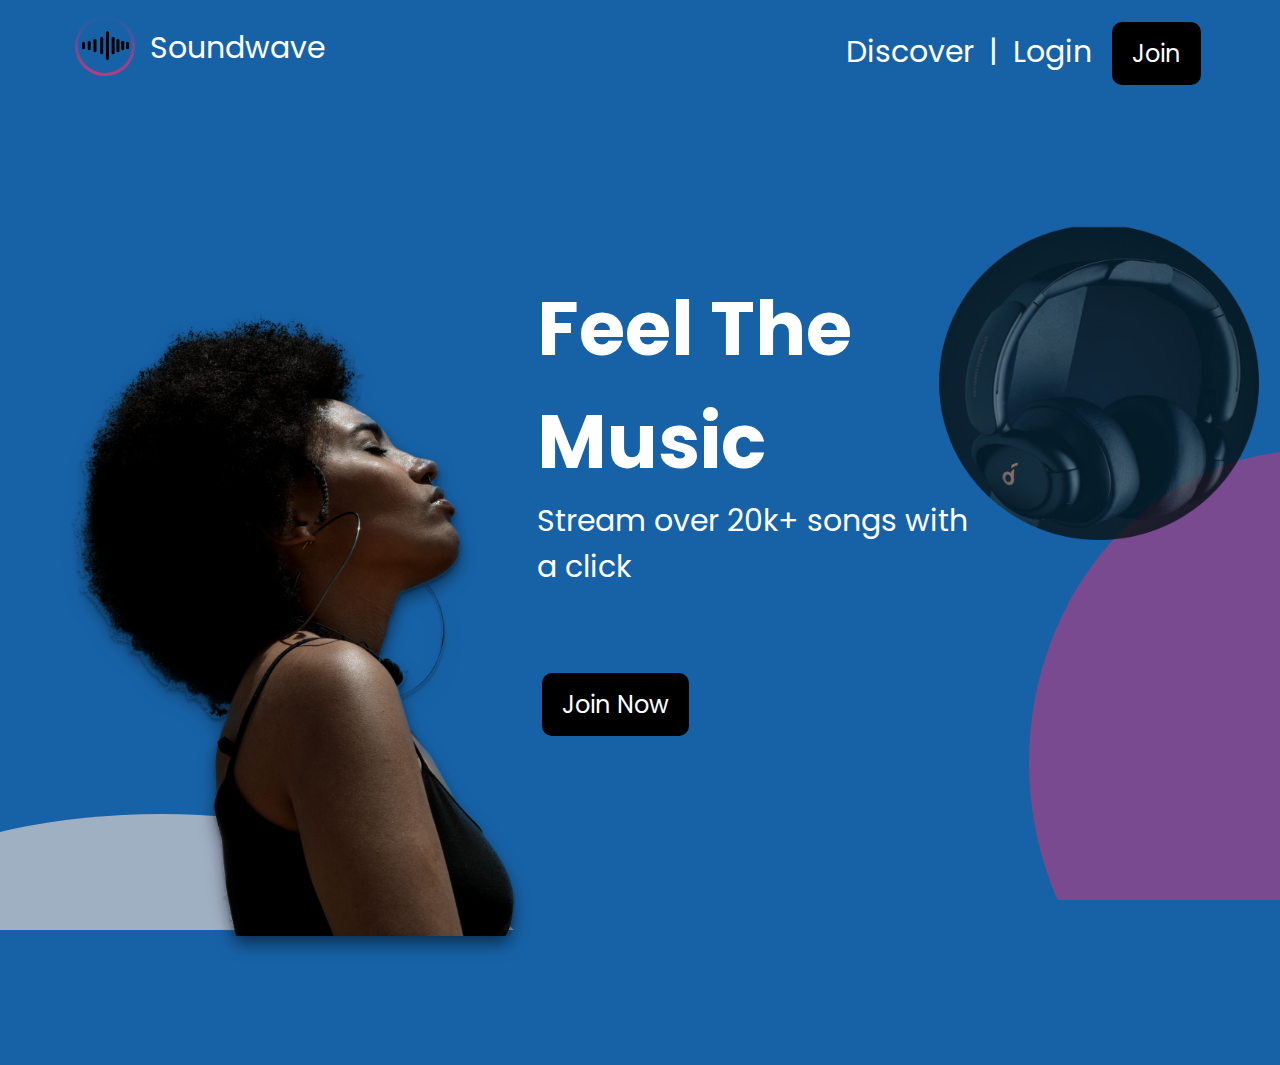
==== index.html @ 86a99770 "home page ready" ====
<!DOCTYPE html>
<html lang="en">
<head>
    <meta charset="UTF-8">
    <meta http-equiv="X-UA-Compatible" content="IE=edge">
    <meta name="viewport" content="width=device-width, initial-scale=1.0">
    <title>SoundWave</title>
    <link rel="stylesheet" href="./css/main.css">
</head>
<body>
    <div class="header">
        <div class="header__logo">
            <a href="./index.html"><img src="./assets/logo.svg" alt="SoundWave's Logo"></a>
            <a class="header__logotxt" href="./index.html">Soundwave</a>
        </div>
        <div class="header__menuicon">
            <img id="menuCta" src="./assets/menu_icon.svg" alt="Mobile Menu Icon">
        </div>
        
        <nav id="mobileMenu" class="header__hidden header__navigation ">
            <ul>
                <li><a href="./discover.html">Discover</a></li>
                <li class="splitline">|</li>
                <li><a class="login" href="">Login</a></li>
                <li><a class="hero__button" href="./join.html">Join</a></li>
            </ul>
        </nav>
    </div>
    <section class="hero">
        <div class="container hero__container">
            <div class="hero__left">
                <div class="hero__image"></div>
                <div class="hero__design1"></div>
            </div>
            <div class="hero__right">
                <div class="hero__text">
                    <h1>Feel The Music</h1>
                    <p>Stream over 20k+ songs with <br> a click</p>
                    <div>
                        <a class="hero__button" href="./join.html">Join Now</a>
                    </div>
                </div>
                <div class="hero__headphone"></div>
                <div class="hero__design2"></div>
            </div>
        </div>
    </section>
    <script>
        let mobileBtn = document.getElementById("menuCta");
        nav = document.querySelector("nav");

        mobileBtn.addEventListener("click", () => {
            document.getElementById("menuCta").src='./assets/Menu-close.svg';
            nav.classList.add("menu-btn");
        });

        mobileBtn.addEventListener("click", () => {
            document.getElementById("menuCta").src='./assets/menu_icon.svg'
            nav.classList.remove("menu-btn");

        })

    </script>
</body>
</html>
---- css/main.css ----
@import url("https://fonts.googleapis.com/css2?family=Poppins:ital,wght@0,400;0,600;0,800;0,900;1,400&display=swap");
:root {
  --background_color: #1762A7;
  --primary_color: #ffffff ;
  --main_color: #0a80ef ;
  --tertiary_color: #000000;
}

* {
  margin: 0px 5px;
  padding: 0px;
  box-sizing: border-box;
  font-family: "sans-serif", "Poppins";
  font-size: 30px;
}

body {
  background-color: var(--background_color);
  overflow: hidden;
}

.hero {
  display: block;
  box-sizing: border-box;
}

.container {
  display: flex;
}

a {
  text-decoration: none;
  color: var(--primary_color);
}

@media screen and (min-width: 1280px) {
  body {
    display: grid;
    place-content: center;
    padding: 20px;
  }
  .container {
    max-width: 1920px;
    height: 100vh;
  }
  .header {
    display: flex;
    flex-direction: row;
    justify-content: space-between;
    align-items: center;
    color: var(--primary_color);
    max-width: 1920px;
    height: 10%;
    margin: 2%;
  }
  .header__logo {
    display: flex;
    left: 5%;
  }
  .header__logotxt {
    margin-top: 1vh;
  }
  .header__menuicon {
    visibility: hidden;
  }
  .header__navigation {
    display: flex;
    flex-direction: row;
  }
  .header__navigation ul {
    display: flex;
    justify-content: center;
    align-items: center;
  }
  .header__navigation ul li {
    list-style: none;
    gap: 5px;
  }
  .header__navigation ul li a:hover {
    color: var(--tertiary_color);
  }
  .hero {
    margin: 0%;
  }
  .hero__container {
    display: flex;
    flex-direction: row;
    justify-content: space-between;
    align-items: center;
  }
  .hero__left {
    margin-left: 5%;
  }
  .hero__image {
    background-image: url(../assets/landing-page-girl_1.png);
    width: 35vw;
    height: 70vh;
    bottom: 0vh;
    margin-top: 13%;
    bottom: 0;
    background-position: center;
    background-size: contain;
    background-repeat: no-repeat;
    filter: drop-shadow(0px 8px 8px rgba(0, 0, 0, 0.5));
  }
  .hero__design1 {
    position: absolute;
    background-image: url(../assets/Ellipse2.svg);
    width: 70vw;
    height: 25vh;
    background-position: center;
    background-size: contain;
    background-repeat: no-repeat;
    z-index: -2;
    margin-top: -20vh;
    left: -5%;
  }
  .hero__right {
    margin-left: 0%;
    margin-right: 5%;
  }
  .hero__text {
    color: var(--primary_color);
    text-align: start;
    margin-top: -25vw;
    margin-right: 0;
  }
  .hero__text h1 {
    font-size: 3em;
    font-weight: 600;
  }
  .hero__text p {
    font-size: 30px;
    margin-bottom: 10vh;
  }
  .hero__button {
    font-size: 24px;
    background-color: var(--tertiary_color);
    padding: 15px 20px;
    border-radius: 10px;
    margin-top: 20vh;
  }
  .hero__button:hover {
    background-color: transparent;
    color: var(--tertiary_color);
    box-shadow: 0 12px 16px 0 rgba(0, 0, 0, 0.24), 0 17px 50px 0 rgba(0, 0, 0, 0.19);
  }
  .hero__headphone {
    position: absolute;
    background-image: url(../assets/Ellipse3.png);
    width: 35vw;
    height: 35vh;
    background-repeat: no-repeat;
    background-position: center;
    background-size: contain;
    z-index: -1;
    right: -4%;
    top: 25%;
  }
  .hero__design2 {
    position: absolute;
    width: 40vw;
    height: 50vh;
    background: url(../assets/Ellipse4.svg) no-repeat;
    background-size: contain;
    justify-content: end;
    right: 0%;
    left: 80%;
    bottom: 0%;
    z-index: -5;
  }
}
@media screen and (min-width: 870px) {
  .container {
    width: 100vw;
    height: 100vh;
  }
  .header {
    display: flex;
    flex-direction: row;
    justify-content: space-between;
    align-items: center;
    color: var(--primary_color);
    height: 10%;
    margin: 2% 5%;
  }
  .header__logo {
    display: flex;
  }
  .header__logotxt {
    margin-top: 1vh;
  }
  .header__menuicon {
    visibility: hidden;
  }
  .header__navigation {
    display: flex;
    flex-direction: row;
  }
  .header__navigation ul {
    display: flex;
    justify-content: center;
    align-items: center;
  }
  .header__navigation ul li {
    list-style: none;
    gap: 5px;
  }
  .hero {
    margin: 0%;
  }
  .hero__container {
    display: flex;
    flex-direction: row;
    justify-content: space-between;
    align-items: center;
  }
  .hero__image {
    background-image: url(../assets/landing-page-girl_1.png);
    width: 35vw;
    height: 70vh;
    margin-top: 13%;
    bottom: 0;
    background-position: center;
    background-size: contain;
    background-repeat: no-repeat;
    filter: drop-shadow(0px 8px 8px rgba(0, 0, 0, 0.5));
  }
  .hero__text {
    color: var(--primary_color);
    text-align: start;
    margin-top: -15vw;
    margin-right: 10vw;
  }
  .hero__text h1 {
    font-size: 2.5em;
    font-weight: bold;
  }
  .hero__text p {
    font-size: 30px;
    margin-bottom: 10vh;
  }
  .hero__button {
    font-size: 24px;
    background-color: var(--tertiary_color);
    padding: 15px 20px;
    border-radius: 10px;
    margin-top: 20vh;
  }
  .hero__headphone {
    position: absolute;
    background-image: url(../assets/Ellipse3.png);
    width: 35vw;
    height: 35vh;
    background-repeat: no-repeat;
    background-position: center;
    background-size: contain;
    z-index: -1;
    right: 0%;
    top: 25%;
    left: 68%;
  }
  .hero__design1 {
    position: absolute;
    background-image: url(../assets/Ellipse2.svg);
    width: 50vw;
    height: 25vh;
    background-position: center;
    background-size: contain;
    background-repeat: no-repeat;
    z-index: -2;
    margin-top: -20vh;
    margin-left: -2%;
  }
  .hero__design2 {
    position: absolute;
    width: 40vw;
    height: 50vh;
    background: url(../assets/Ellipse4.svg) no-repeat;
    background-size: contain;
    justify-content: end;
    right: -17%;
    bottom: 0%;
    z-index: -5;
  }
}
@media screen and (max-width: 869px) {
  .header {
    display: flex;
    flex-direction: row;
    justify-content: space-between;
    align-items: center;
    color: var(--primary_color);
    height: 10%;
    margin: 5px 10px;
    /* &__navigation {
         display: block;

         ul {
             display: flex;
             flex-direction: row;
             justify-content: center;
             align-items: center;

             li {
                 list-style: none;
                 gap: 3px;
                 a {
                     font-size: 24px;
                 }
             }
         }
     }*/
  }
  .header__logo {
    display: flex;
  }
  .header__logotxt {
    margin-top: 1vh;
  }
  .header__menuicon {
    display: flex;
  }
  .header__navigation, .header .splitline {
    display: none;
  }
  .hero {
    display: block;
  }
  .hero__container {
    display: flex;
    flex-direction: column-reverse;
  }
  .hero__right {
    display: flex;
    flex-direction: column;
    justify-content: center;
    align-items: center;
    margin-top: 20%;
    text-align: center;
    color: var(--primary_color);
  }
  .hero__right h1 {
    font-size: 45px;
    font-weight: 600;
  }
  .hero__right P {
    font-size: 24px;
    margin-top: 2vh;
    margin-bottom: 3vh;
  }
  .hero__right a {
    font-size: 20px;
    background-color: var(--tertiary_color);
    padding: 15px 20px;
    border-radius: 10px;
  }
  .hero__image {
    display: flex;
    background-image: url(../assets/landing-page-girl_1.png);
    width: 60vw;
    height: 60vh;
    margin-top: 3vh;
    margin-bottom: -3vh;
    justify-content: center;
    align-items: center;
    background-position: center;
    background-size: contain;
    background-repeat: no-repeat;
    filter: drop-shadow(0px 8px 8px rgba(0, 0, 0, 0.5));
  }
  .hero__headphone {
    background-image: url(../assets/Ellipse3.png);
    position: absolute;
    width: 40vw;
    height: 40vh;
    background-repeat: no-repeat;
    background-position: center;
    background-size: contain;
    z-index: -2;
    top: 6vh;
    left: 60vw;
  }
  .hero__design1 {
    background-image: url(../assets/Ellipse2.svg);
    background-position: center;
    background-size: contain;
    background-repeat: no-repeat;
    position: absolute;
    width: 120vw;
    height: 16vh;
    margin: 0;
    left: -2%;
    bottom: -1%;
    z-index: -2;
  }
}
@media screen and (max-width: 572px) {
  .header {
    display: flex;
    flex-direction: row;
    justify-content: space-between;
    align-items: center;
    height: 10%;
    margin: 5px 10px;
  }
  .header__logotxt, .header__hidden {
    display: none;
  }
  .header__menuicon {
    visibility: visible;
    display: flex;
    margin-right: 10px;
  }
  .hero__image {
    display: flex;
    background-image: url(../assets/landing-page-girl_1.png);
    width: 70vw;
    height: 70vh;
    bottom: 0%;
    justify-content: center;
    align-items: center;
    background-position: center;
    background-size: contain;
    background-repeat: no-repeat;
    filter: drop-shadow(0px 8px 8px rgba(0, 0, 0, 0.5));
  }
  .hero__headphone {
    background-image: url(../assets/Ellipse3.png);
    position: absolute;
    width: 45vw;
    height: 45vh;
    background-repeat: no-repeat;
    background-position: center;
    background-size: contain;
    z-index: -2;
    top: 2vh;
    left: 55vw;
  }
  .hero__design1 {
    background-image: url(../assets/Ellipse2.svg);
    background-position: center;
    background-size: contain;
    background-repeat: no-repeat;
    position: absolute;
    width: 115vw;
    height: 15vh;
    margin: 0;
    left: -2%;
    bottom: -3%;
    z-index: -2;
  }
}/*# sourceMappingURL=main.css.map */
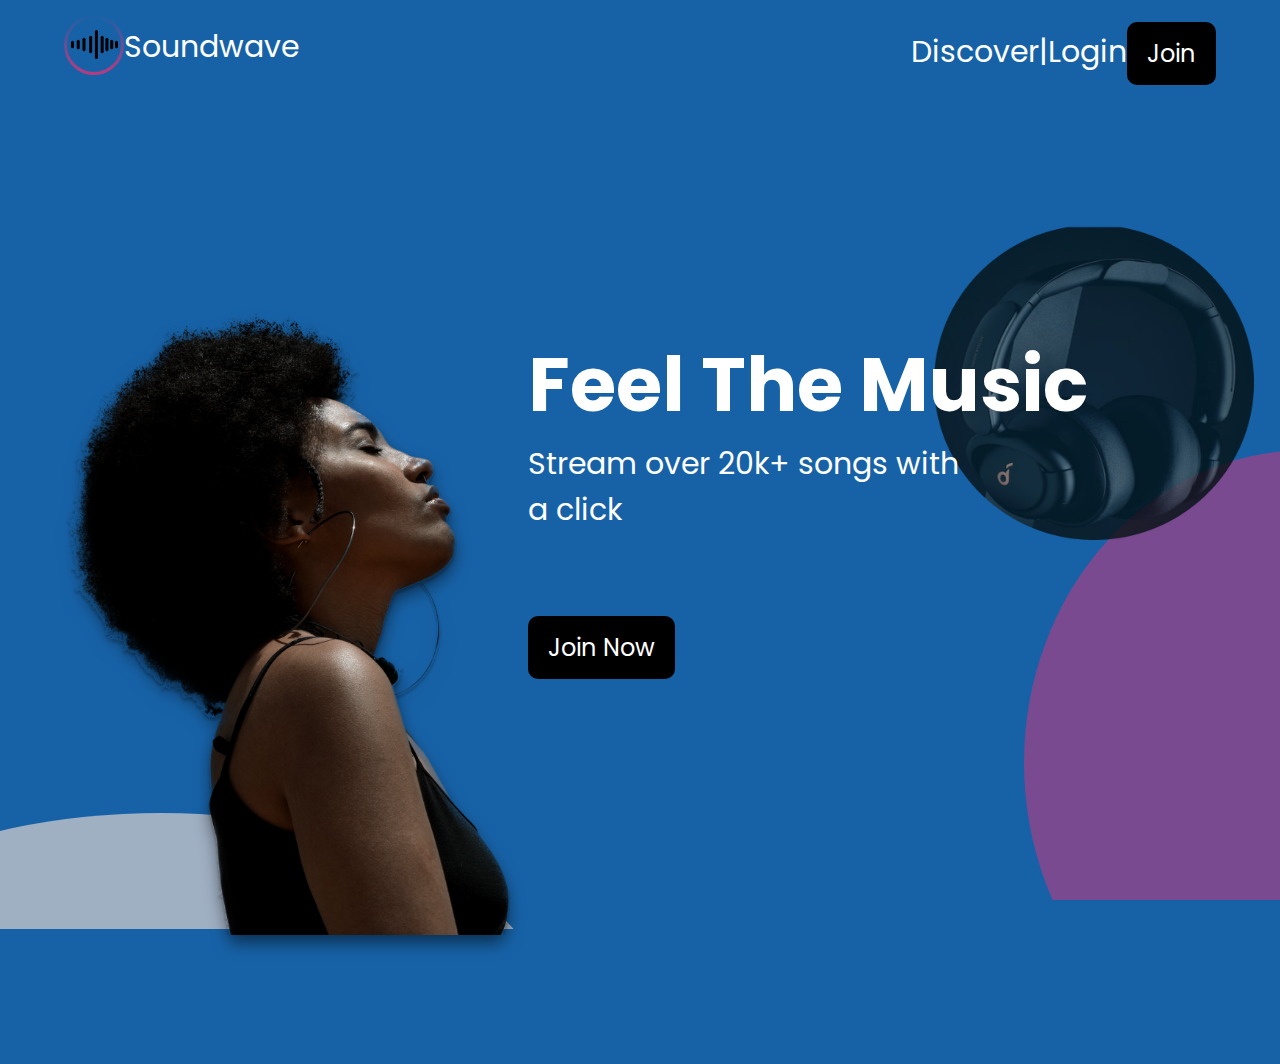
==== commit 3e033c54: "mobile nav" ====
--- a/index.html
+++ b/index.html
@@ -45,21 +45,6 @@
             </div>
         </div>
     </section>
-    <script>
-        let mobileBtn = document.getElementById("menuCta");
-        nav = document.querySelector("nav");
-
-        mobileBtn.addEventListener("click", () => {
-            document.getElementById("menuCta").src='./assets/Menu-close.svg';
-            nav.classList.add("menu-btn");
-        });
-
-        mobileBtn.addEventListener("click", () => {
-            document.getElementById("menuCta").src='./assets/menu_icon.svg'
-            nav.classList.remove("menu-btn");
-
-        })
-
-    </script>
+    <script src="./Js/main.js"></script>
 </body>
 </html>--- a/css/main.css
+++ b/css/main.css
@@ -6,8 +6,53 @@
   --tertiary_color: #000000;
 }
 
+@-webkit-keyframes mobileMenu {
+  0% {
+    background-color: var(--background_color);
+    top: 0%;
+    opacity: 0;
+  }
+  25% {
+    background-color: rgba(188, 188, 189, 0.0588235294);
+  }
+  50% {
+    background-color: rgba(215, 215, 215, 0.6941176471);
+    opacity: 0;
+  }
+  75% {
+    background-color: #d9e5f0;
+  }
+  100% {
+    background: var(--primary_color);
+    top: 10%;
+    opacity: 100;
+  }
+}
+
+@keyframes mobileMenu {
+  0% {
+    background-color: var(--background_color);
+    top: 0%;
+    opacity: 0;
+  }
+  25% {
+    background-color: rgba(188, 188, 189, 0.0588235294);
+  }
+  50% {
+    background-color: rgba(215, 215, 215, 0.6941176471);
+    opacity: 0;
+  }
+  75% {
+    background-color: #d9e5f0;
+  }
+  100% {
+    background: var(--primary_color);
+    top: 10%;
+    opacity: 100;
+  }
+}
 * {
-  margin: 0px 5px;
+  margin: 0px;
   padding: 0px;
   box-sizing: border-box;
   font-family: "sans-serif", "Poppins";
@@ -412,6 +457,46 @@
     display: flex;
     margin-right: 10px;
   }
+  .header nav {
+    position: fixed;
+    z-index: 999;
+    width: 110vw;
+    height: 10vh;
+    right: -2%;
+    top: 10%;
+    background: var(--primary_color);
+    padding: 1em;
+    color: var(--main_color);
+    text-decoration: none;
+    -webkit-animation-name: mobileMenu;
+            animation-name: mobileMenu;
+    -webkit-animation-duration: 0.9s;
+            animation-duration: 0.9s;
+  }
+  .header nav ul {
+    display: flex;
+    flex-direction: row;
+    justify-content: center;
+    align-items: center;
+    margin-top: 0%;
+    text-decoration: none;
+    list-style: none;
+  }
+  .header nav li a {
+    color: var(--main_color);
+    display: block;
+    text-decoration: none;
+    list-style: none;
+    font-size: 24px;
+    padding: 0.5em;
+    text-align: center;
+  }
+  .header nav li a:hover {
+    font-weight: bold;
+  }
+  .header nav.menu-btn {
+    display: block;
+  }
   .hero__image {
     display: flex;
     background-image: url(../assets/landing-page-girl_1.png);
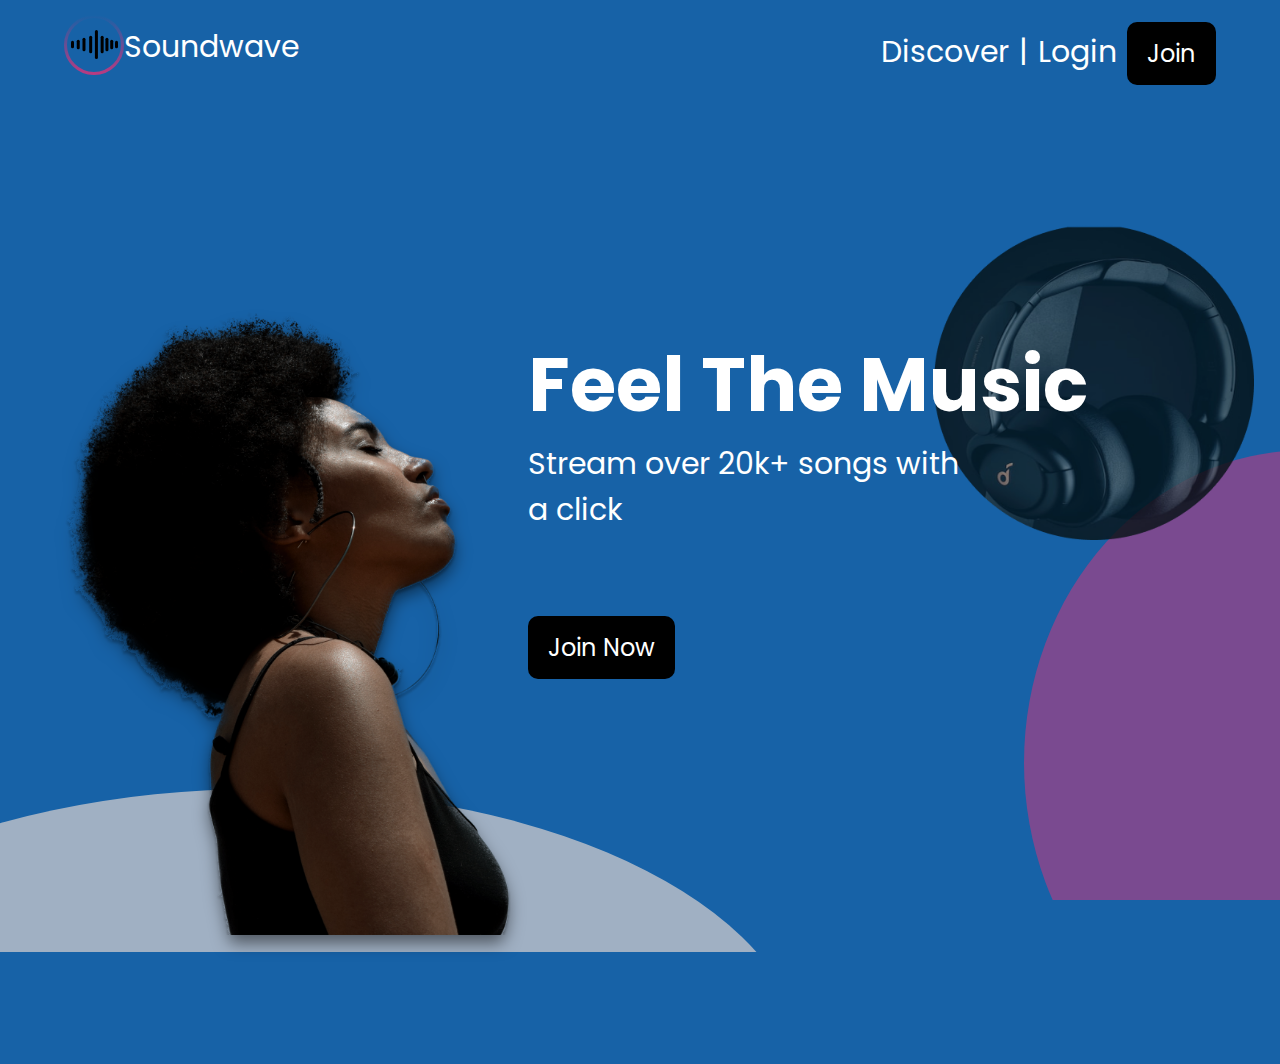
==== commit fd2efc9c: "adding join now css" ====
--- a/index.html
+++ b/index.html
@@ -16,7 +16,6 @@
         <div class="header__menuicon">
             <img id="menuCta" src="./assets/menu_icon.svg" alt="Mobile Menu Icon">
         </div>
-        
         <nav id="mobileMenu" class="header__hidden header__navigation ">
             <ul>
                 <li><a href="./discover.html">Discover</a></li>
@@ -26,7 +25,7 @@
             </ul>
         </nav>
     </div>
-    <section class="hero">
+    <section id="blur" class="hero">
         <div class="container hero__container">
             <div class="hero__left">
                 <div class="hero__image"></div>
--- a/css/main.css
+++ b/css/main.css
@@ -4,26 +4,18 @@
   --primary_color: #ffffff ;
   --main_color: #0a80ef ;
   --tertiary_color: #000000;
+  --minor_color: #BC3A80;
 }
 
 @-webkit-keyframes mobileMenu {
   0% {
-    background-color: var(--background_color);
     top: 0%;
     opacity: 0;
   }
-  25% {
-    background-color: rgba(188, 188, 189, 0.0588235294);
-  }
   50% {
-    background-color: rgba(215, 215, 215, 0.6941176471);
-    opacity: 0;
-  }
-  75% {
-    background-color: #d9e5f0;
+    opacity: 50;
   }
   100% {
-    background: var(--primary_color);
     top: 10%;
     opacity: 100;
   }
@@ -31,22 +23,13 @@
 
 @keyframes mobileMenu {
   0% {
-    background-color: var(--background_color);
     top: 0%;
     opacity: 0;
   }
-  25% {
-    background-color: rgba(188, 188, 189, 0.0588235294);
-  }
   50% {
-    background-color: rgba(215, 215, 215, 0.6941176471);
-    opacity: 0;
-  }
-  75% {
-    background-color: #d9e5f0;
+    opacity: 50;
   }
   100% {
-    background: var(--primary_color);
     top: 10%;
     opacity: 100;
   }
@@ -62,6 +45,10 @@
 body {
   background-color: var(--background_color);
   overflow: hidden;
+}
+
+.blureffect {
+  display: none;
 }
 
 .hero {
@@ -151,7 +138,7 @@
   .hero__design1 {
     position: absolute;
     background-image: url(../assets/Ellipse2.svg);
-    width: 70vw;
+    width: 80vw;
     height: 25vh;
     background-position: center;
     background-size: contain;
@@ -246,6 +233,7 @@
     display: flex;
     justify-content: center;
     align-items: center;
+    gap: 10px;
   }
   .header__navigation ul li {
     list-style: none;
@@ -308,7 +296,7 @@
   .hero__design1 {
     position: absolute;
     background-image: url(../assets/Ellipse2.svg);
-    width: 50vw;
+    width: 70vw;
     height: 25vh;
     background-position: center;
     background-size: contain;
@@ -441,6 +429,9 @@
   }
 }
 @media screen and (max-width: 572px) {
+  body {
+    overflow: hidden;
+  }
   .header {
     display: flex;
     flex-direction: row;
@@ -464,9 +455,8 @@
     height: 10vh;
     right: -2%;
     top: 10%;
-    background: var(--primary_color);
     padding: 1em;
-    color: var(--main_color);
+    color: var(--primary_color);
     text-decoration: none;
     -webkit-animation-name: mobileMenu;
             animation-name: mobileMenu;
@@ -483,7 +473,7 @@
     list-style: none;
   }
   .header nav li a {
-    color: var(--main_color);
+    color: var(--primary_color);
     display: block;
     text-decoration: none;
     list-style: none;
@@ -502,6 +492,7 @@
     background-image: url(../assets/landing-page-girl_1.png);
     width: 70vw;
     height: 70vh;
+    top: 70%;
     bottom: 0%;
     justify-content: center;
     align-items: center;
@@ -535,4 +526,119 @@
     bottom: -3%;
     z-index: -2;
   }
+  section.add-blur {
+    display: block;
+    filter: blur(4px) opacity(50%) contrast(50%);
+    -webkit-animation-name: mobileMenu;
+            animation-name: mobileMenu;
+    -webkit-animation-duration: 0.7s;
+            animation-duration: 0.7s;
+  }
+  .join {
+    display: block;
+    width: 100vw;
+    color: var(--primary_color);
+  }
+  .join__container {
+    display: flex;
+    flex-direction: column;
+    margin-top: 10%;
+  }
+  .join__text {
+    margin: 5%;
+  }
+  .join__text h1 {
+    font-size: 35px;
+  }
+  .join__text span {
+    font-size: 50px;
+    color: var(--minor_color);
+  }
+  .join__form {
+    background-color: var(--background_color);
+    border: var(--tertiary_color);
+    border-radius: 10px;
+    filter: drop-shadow(0px 8px 8px var(--tertiary_color));
+  }
+  .join form {
+    margin: 5%;
+    width: 90vw;
+  }
+  .join form label {
+    font-size: 24px;
+  }
+  .join form input {
+    color: var(--tertiary_color);
+    width: 100%;
+    height: 10%;
+    padding: 5px;
+    font-size: 24px;
+    background-color: var(--background_color);
+    border-color: var(--primary_color);
+    border-style: solid;
+    border-radius: 10px;
+  }
+  .join form .link {
+    display: flex;
+    flex-direction: row;
+    justify-content: space-between;
+    align-items: center;
+  }
+  .join form .link a {
+    color: var(--tertiary_color);
+    font-size: 20px;
+    font-style: italic;
+  }
+  .join form .link a:hover {
+    color: var(--minor_color);
+  }
+  .join form input[type=submit] {
+    width: 50%;
+    margin-left: 25%;
+    background-color: var(--tertiary_color);
+    color: var(--primary_color);
+    border: none;
+  }
+  footer {
+    display: block;
+    position: absolute;
+    padding: 5%;
+    margin: 0%;
+    bottom: 0%;
+  }
+  footer nav {
+    display: flex;
+    flex-direction: row;
+    justify-content: space-between;
+  }
+  footer nav img {
+    width: 40px;
+  }
+  footer nav ul {
+    display: flex;
+    gap: 10px;
+  }
+  footer nav li {
+    list-style: none;
+  }
+  footer nav li a {
+    font-size: 20px;
+  }
+  footer .socialicon {
+    display: flex;
+    gap: 10px;
+  }
+  footer .socialicon img {
+    width: 25px;
+    height: 25px;
+  }
+  footer p {
+    margin-top: 5%;
+    text-align: center;
+    font-size: 18px;
+    color: var(--tertiary_color);
+  }
+  footer p span {
+    font-size: 18px;
+  }
 }/*# sourceMappingURL=main.css.map */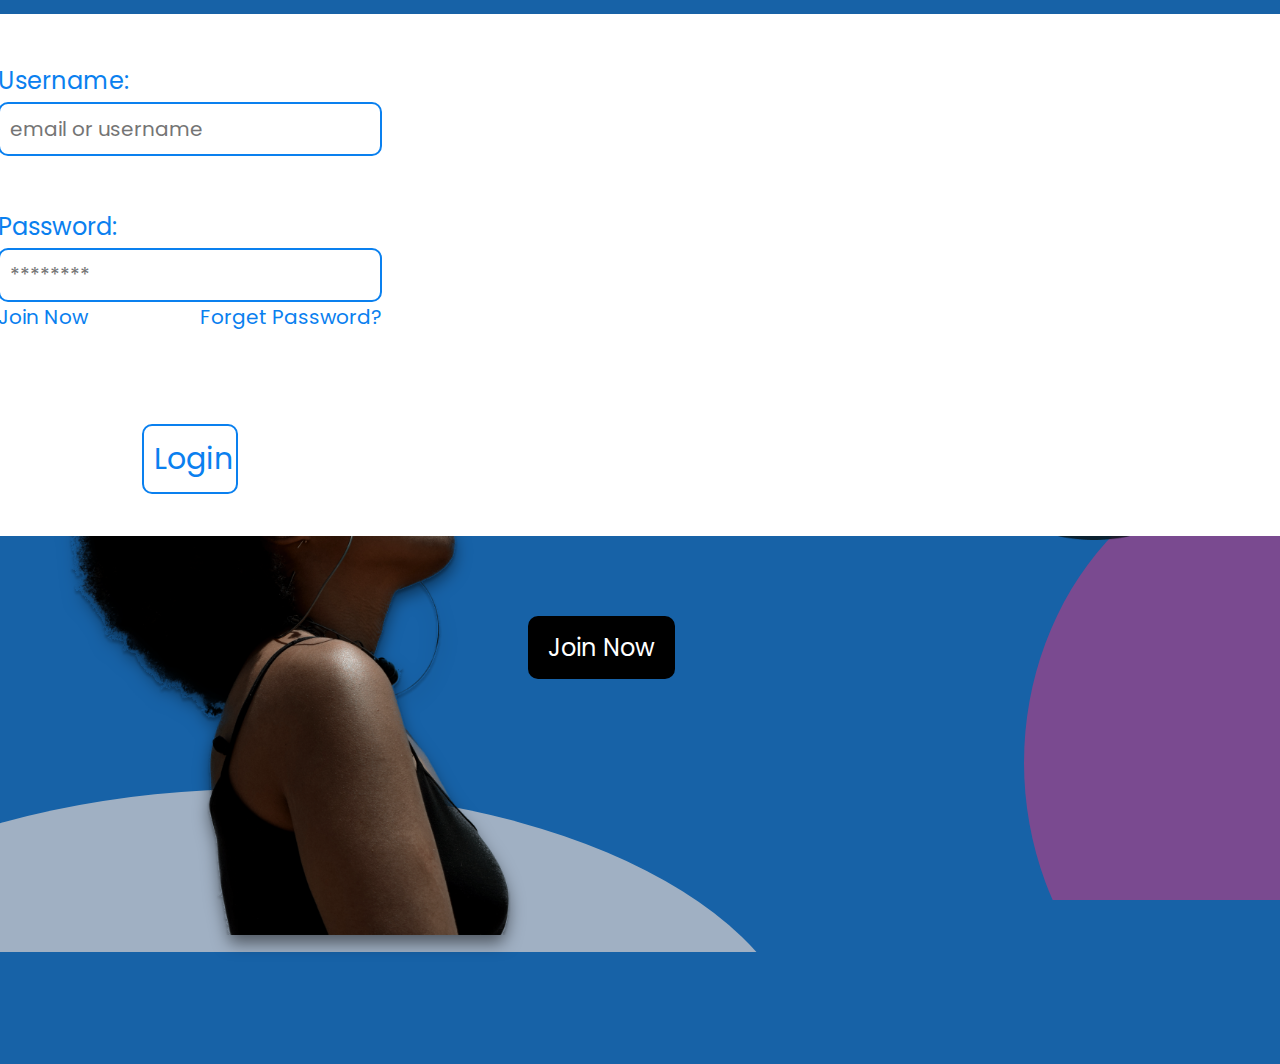
==== commit 29ff49d8: "adjusted login" ====
--- a/index.html
+++ b/index.html
@@ -20,7 +20,7 @@
             <ul>
                 <li><a href="./discover.html">Discover</a></li>
                 <li class="splitline">|</li>
-                <li><a class="login" href="">Login</a></li>
+                <li><p class="login" id="logIn">Login</p></li>
                 <li><a class="hero__button" href="./join.html">Join</a></li>
             </ul>
         </nav>
@@ -44,6 +44,21 @@
             </div>
         </div>
     </section>
+    <section class="signin" id="login__Bar">
+        <div class="signin__container">
+            <form action="" method="get">
+                <label for="username">Username:</label><br>
+                <input type="email/username" name="email/username" id="userId" placeholder="email or username"><br><br>
+                <label for="password">Password:</label><br>
+                <input type="password" name="password" id="userKey" placeholder="********"><br>
+                <div class="signin__link">
+                    <a href="">Join Now</a>
+                    <a href="">Forget Password?</a>
+                </div><br><br>
+                <input type="submit" value="Login">
+            </form>
+        </div>
+    </section>
     <script src="./Js/main.js"></script>
 </body>
 </html>--- a/css/main.css
+++ b/css/main.css
@@ -56,6 +56,10 @@
   box-sizing: border-box;
 }
 
+.join {
+  background: linear-gradient(180deg, #1762A7 31.85%, rgb(0, 0, 0) 90.01%);
+}
+
 .container {
   display: flex;
 }
@@ -239,6 +243,10 @@
     list-style: none;
     gap: 5px;
   }
+  .header__navigation .login:hover {
+    cursor: pointer;
+    color: var(--tertiary_color);
+  }
   .hero {
     margin: 0%;
   }
@@ -315,6 +323,240 @@
     right: -17%;
     bottom: 0%;
     z-index: -5;
+  }
+  .discover {
+    display: block;
+    height: 100vh;
+  }
+  .discover__container {
+    display: grid;
+    grid-template-columns: 50% 50%;
+    margin: 5%;
+  }
+  .discover__left {
+    display: block;
+  }
+  .discover__left h1 {
+    font-size: 40px;
+  }
+  .discover__left .design3 {
+    position: absolute;
+    z-index: -2;
+  }
+  .discover__left .design4 {
+    position: absolute;
+    z-index: -2;
+  }
+  .discover__left .gridbox {
+    display: flex;
+    width: 50%;
+    justify-content: space-between;
+    align-items: flex-start;
+    gap: 10%;
+    margin-top: 20px;
+  }
+  .discover__left .gridbox .grid {
+    background-color: var(--tertiary_color);
+    color: var(--primary_color);
+    display: flex;
+    flex-direction: column;
+    justify-content: center;
+    align-items: center;
+    width: 30%;
+    padding: 10px;
+  }
+  .discover__left .gridbox .grid img {
+    width: 70px;
+  }
+  .discover__left .gridbox .grid h2 {
+    font-size: 24px;
+    margin-top: 20px;
+  }
+  .discover__text {
+    font-size: 24px;
+    width: 60%;
+    margin-top: 10px;
+  }
+  .discover__text span {
+    font-size: 20px;
+    font-weight: bold;
+    font-style: italic;
+  }
+  .discover__right {
+    display: flex;
+    flex-direction: row;
+    justify-content: space-around;
+    align-items: center;
+    margin-top: -40%;
+  }
+  .discover .design5 {
+    position: absolute;
+  }
+  .join {
+    display: block;
+    height: 100vh;
+  }
+  .join__container {
+    display: grid;
+    grid-template-columns: 50% 50%;
+    justify-items: center;
+  }
+  .join__text {
+    text-align: left;
+    color: var(--primary_color);
+    margin-top: 25%;
+  }
+  .join__text h1 {
+    font-size: 60px;
+  }
+  .join__text span {
+    font-size: 70px;
+    color: var(--minor_color);
+  }
+  .join__form {
+    margin-top: 10%;
+    background-color: var(--tertiary_color);
+    width: 60%;
+    height: 60%;
+    color: var(--primary_color);
+    padding: 30px;
+  }
+  .join__form label {
+    font-size: 30px;
+  }
+  .join__form input {
+    font-size: 24px;
+    width: 100%;
+    padding: 10px;
+  }
+  .join__form input[type=submit] {
+    width: -webkit-fit-content;
+    width: -moz-fit-content;
+    width: fit-content;
+    padding: 15px;
+    font-size: 30px;
+    margin-left: 30%;
+    background-color: var(--background_color);
+    border-color: var(--background_color);
+    border-radius: 10px;
+  }
+  .join__form input[type=submit]:hover {
+    background-color: var(--tertiary_color);
+    color: var(--main_color);
+  }
+  .join__form .link {
+    display: flex;
+    flex-direction: row;
+    justify-content: space-between;
+    align-items: center;
+  }
+  .join__form .link a {
+    font-size: 20px;
+  }
+  .join__form .link a:hover {
+    color: var(--minor_color);
+    font-style: italic;
+  }
+  .join__footer {
+    margin-top: -10%;
+  }
+  footer {
+    margin-top: -20%;
+    height: 20vh;
+    display: flex;
+    flex-direction: column;
+    justify-content: space-between;
+  }
+  footer nav {
+    display: flex;
+    justify-content: space-between;
+    margin: 20px;
+  }
+  footer nav ul {
+    display: flex;
+  }
+  footer nav ul img {
+    width: 40px;
+  }
+  footer nav ul li {
+    list-style: none;
+    padding: 8px;
+  }
+  footer .socialicon {
+    display: flex;
+    flex-direction: row;
+    justify-content: space-between;
+    align-items: center;
+  }
+  footer .socialicon img {
+    width: 40px;
+    padding: 5px;
+  }
+  footer p {
+    display: flex;
+    justify-content: center;
+    align-items: center;
+    font-size: 24px;
+    margin-bottom: 20px;
+  }
+  footer p span {
+    font-size: 24px;
+  }
+  .signin {
+    justify-content: center;
+    align-items: center;
+    position: absolute;
+    z-index: 999;
+    width: 110vw;
+    height: 90vh;
+    margin-left: -5%;
+    margin-top: 5%;
+  }
+  .signin__container {
+    background-color: var(--primary_color);
+    margin-top: 10%;
+    padding: 3%;
+    border-radius: 20px;
+    margin-top: -5%;
+  }
+  .signin__container form {
+    width: 30vw;
+  }
+  .signin__container form label {
+    font-size: 24px;
+    color: var(--main_color);
+  }
+  .signin__container form input {
+    width: 100%;
+    padding: 10px;
+    font-size: 20px;
+    border-color: var(--main_color);
+    border-style: solid;
+    border-radius: 10px;
+  }
+  .signin__container form input[type=submit] {
+    width: 25%;
+    margin-left: 37.5%;
+    font-size: 30px;
+    background-color: var(--primary_color);
+    color: var(--main_color);
+  }
+  .signin__container form input[type=submit]:hover {
+    color: var(--primary_color);
+    background-color: var(--main_color);
+    font-size: 30px;
+  }
+  .signin__link {
+    display: flex;
+    flex-direction: row;
+    justify-content: space-between;
+  }
+  .signin__link a {
+    color: var(--main_color);
+    font-size: 20px;
+  }
+  .show__signin {
+    display: block;
   }
 }
 @media screen and (max-width: 869px) {
@@ -357,6 +599,45 @@
   .header__navigation, .header .splitline {
     display: none;
   }
+  .header nav {
+    position: fixed;
+    z-index: 999;
+    width: 80%;
+    height: 10vh;
+    align-items: center;
+    top: 10%;
+    padding: 1em;
+    color: var(--primary_color);
+    text-decoration: none;
+    -webkit-animation-name: mobileMenu;
+            animation-name: mobileMenu;
+    -webkit-animation-duration: 0.9s;
+            animation-duration: 0.9s;
+  }
+  .header nav ul {
+    display: flex;
+    flex-direction: row;
+    justify-content: center;
+    align-items: center;
+    margin-top: 0%;
+    text-decoration: none;
+    list-style: none;
+  }
+  .header nav li a {
+    color: var(--primary_color);
+    display: block;
+    text-decoration: none;
+    list-style: none;
+    font-size: 30px;
+    padding: 0.5em;
+    text-align: center;
+  }
+  .header nav li a:hover {
+    font-weight: bold;
+  }
+  .header nav.menu-btn {
+    display: block;
+  }
   .hero {
     display: block;
   }
@@ -426,6 +707,222 @@
     left: -2%;
     bottom: -1%;
     z-index: -2;
+  }
+  section.add-blur {
+    display: block;
+    pointer-events: none;
+    filter: blur(4px) opacity(50%) contrast(50%);
+    -webkit-animation-name: mobileMenu;
+            animation-name: mobileMenu;
+    -webkit-animation-duration: 0.7s;
+            animation-duration: 0.7s;
+  }
+  .join {
+    display: block;
+    width: 100vw;
+    height: 100vh;
+    color: var(--primary_color);
+    background: linear-gradient(180deg, #1762A7 31.85%, rgb(0, 0, 0) 90.01%);
+  }
+  .join__container {
+    display: block;
+    margin-top: 10%;
+  }
+  .join__text {
+    margin: 5%;
+  }
+  .join__text h1 {
+    font-size: 35px;
+  }
+  .join__text span {
+    font-size: 50px;
+    color: var(--minor_color);
+  }
+  .join__form {
+    display: flex;
+    justify-content: center;
+    align-items: center;
+    width: 80%;
+    margin: 10%;
+    margin-bottom: -2%;
+    background-color: var(--background_color);
+    border: var(--tertiary_color);
+    border-radius: 10px;
+    filter: drop-shadow(0px 8px 8px var(--tertiary_color));
+  }
+  .join__footer {
+    margin-top: 20%;
+  }
+  .join form {
+    margin: 10%;
+    width: 100%;
+  }
+  .join form label {
+    font-size: 24px;
+  }
+  .join form input {
+    color: var(--tertiary_color);
+    width: 100%;
+    height: 10%;
+    padding: 5px;
+    font-size: 24px;
+    background-color: var(--background_color);
+    border-color: var(--primary_color);
+    border-style: solid;
+    border-radius: 10px;
+  }
+  .join form .link {
+    display: flex;
+    flex-direction: row;
+    justify-content: space-between;
+    align-items: center;
+  }
+  .join form .link a {
+    color: var(--tertiary_color);
+    font-size: 20px;
+    font-style: italic;
+  }
+  .join form .link a:active {
+    color: var(--minor_color);
+  }
+  .join form input[type=submit] {
+    width: 30%;
+    margin-left: 35%;
+    background-color: var(--tertiary_color);
+    color: var(--primary_color);
+    border: none;
+  }
+  footer {
+    display: block;
+    padding: 2%;
+    margin: 0%;
+    bottom: 0%;
+    width: 100vw;
+  }
+  footer nav {
+    display: flex;
+    flex-direction: row;
+    justify-content: space-between;
+  }
+  footer nav img {
+    width: 40px;
+  }
+  footer nav ul {
+    display: flex;
+    gap: 10px;
+  }
+  footer nav li {
+    list-style: none;
+  }
+  footer nav li a {
+    font-size: 20px;
+  }
+  footer .socialicon {
+    display: flex;
+    gap: 10px;
+  }
+  footer .socialicon img {
+    width: 25px;
+    height: 25px;
+  }
+  footer p {
+    margin-top: 5%;
+    text-align: center;
+    font-size: 18px;
+    color: var(--tertiary_color);
+  }
+  footer p span {
+    font-size: 18px;
+  }
+  .discover {
+    display: block;
+    width: 100vw;
+    height: 100vh;
+  }
+  .discover__container {
+    margin: 10%;
+    display: flex;
+    flex-direction: column;
+  }
+  .discover .design3 {
+    position: absolute;
+    z-index: -2;
+    width: 50%;
+    top: -10%;
+    left: -10%;
+  }
+  .discover .design4 {
+    position: absolute;
+    z-index: -2;
+    width: 100%;
+    bottom: 30%;
+    left: 10%;
+    right: 10%;
+  }
+  .discover .design5 {
+    position: absolute;
+    z-index: -2;
+    width: 70%;
+    height: 20vh;
+    bottom: 0%;
+    left: 20%;
+    right: 0%;
+  }
+  .discover .gridbox {
+    display: flex;
+    flex-direction: row;
+    justify-content: space-between;
+    align-items: center;
+    height: 20%;
+    color: var(--primary_color);
+    margin-top: 10px;
+    gap: 20px;
+  }
+  .discover .gridbox .grid {
+    background-color: var(--tertiary_color);
+    padding: 10px;
+    display: flex;
+    flex-direction: column;
+    justify-content: center;
+    align-items: center;
+    width: 25%;
+  }
+  .discover .gridbox .grid img {
+    width: 60px;
+  }
+  .discover .gridbox .grid h2 {
+    font-size: 28px;
+    margin-top: 15px;
+  }
+  .discover__left {
+    width: 100%;
+  }
+  .discover__left h1 {
+    font-size: 35px;
+  }
+  .discover__text {
+    margin-top: 10px;
+    font-size: 25px;
+    text-align: center;
+  }
+  .discover__text span {
+    font-size: 20px;
+    font-weight: bold;
+    font-style: italic;
+  }
+  .discover__imgGrid {
+    width: 100%;
+    display: flex;
+    justify-content: center;
+    align-items: center;
+  }
+  .discover__imgGrid img {
+    margin-top: 5%;
+    width: 80%;
+  }
+  .discover__footer {
+    margin-top: -5%;
+    padding: 2%;
   }
 }
 @media screen and (max-width: 572px) {
@@ -472,7 +969,7 @@
     text-decoration: none;
     list-style: none;
   }
-  .header nav li a {
+  .header nav li a, .header nav li .login {
     color: var(--primary_color);
     display: block;
     text-decoration: none;
@@ -481,10 +978,18 @@
     padding: 0.5em;
     text-align: center;
   }
-  .header nav li a:hover {
+  .header nav li a:hover, .header nav li .login:hover {
     font-weight: bold;
-  }
-  .header nav.menu-btn {
+    cursor: pointer;
+  }
+  .header nav li .login {
+    font-size: 24px;
+  }
+  .header nav li .login:hover {
+    font-weight: bold;
+    cursor: pointer;
+  }
+  .header nav nav.menu-btn {
     display: block;
   }
   .hero__image {
@@ -528,6 +1033,7 @@
   }
   section.add-blur {
     display: block;
+    pointer-events: none;
     filter: blur(4px) opacity(50%) contrast(50%);
     -webkit-animation-name: mobileMenu;
             animation-name: mobileMenu;
@@ -538,6 +1044,7 @@
     display: block;
     width: 100vw;
     color: var(--primary_color);
+    background: linear-gradient(180deg, #1762A7 31.85%, rgb(0, 0, 0) 90.01%);
   }
   .join__container {
     display: flex;
@@ -641,4 +1148,81 @@
   footer p span {
     font-size: 18px;
   }
+  .discover {
+    display: block;
+    width: 100vw;
+  }
+  .discover__container {
+    margin: 5%;
+    margin-top: 10%;
+    display: flex;
+    flex-direction: column;
+  }
+  .discover .design3 {
+    position: absolute;
+    z-index: -2;
+    width: 50%;
+    top: -10%;
+    left: -10%;
+  }
+  .discover .design4 {
+    position: absolute;
+    z-index: -2;
+    width: 100%;
+    bottom: 30%;
+    left: 10%;
+    right: 10%;
+  }
+  .discover .design5 {
+    position: absolute;
+    z-index: -2;
+    width: 110%;
+    height: 20vh;
+    bottom: 0%;
+    left: 20%;
+    right: 0%;
+  }
+  .discover .gridbox {
+    display: flex;
+    flex-direction: row;
+    justify-content: space-between;
+    align-items: center;
+    width: 90vw;
+    height: 20%;
+    color: var(--primary_color);
+    margin-top: 10px;
+    gap: 20px;
+  }
+  .discover .gridbox .grid {
+    background-color: var(--tertiary_color);
+    padding: 10px;
+    display: flex;
+    flex-direction: column;
+    justify-content: center;
+    align-items: center;
+    width: 25%;
+  }
+  .discover .gridbox .grid img {
+    width: 50px;
+  }
+  .discover .gridbox .grid h2 {
+    font-size: 24px;
+    margin-top: 10px;
+  }
+  .discover__text {
+    margin-top: 10px;
+    font-size: 20px;
+  }
+  .discover__text span {
+    font-size: 20px;
+    font-weight: bold;
+    font-style: italic;
+  }
+  .discover__imgGrid {
+    margin: 5%;
+    width: 100vw;
+  }
+  .discover__imgGrid img {
+    width: 80%;
+  }
 }/*# sourceMappingURL=main.css.map */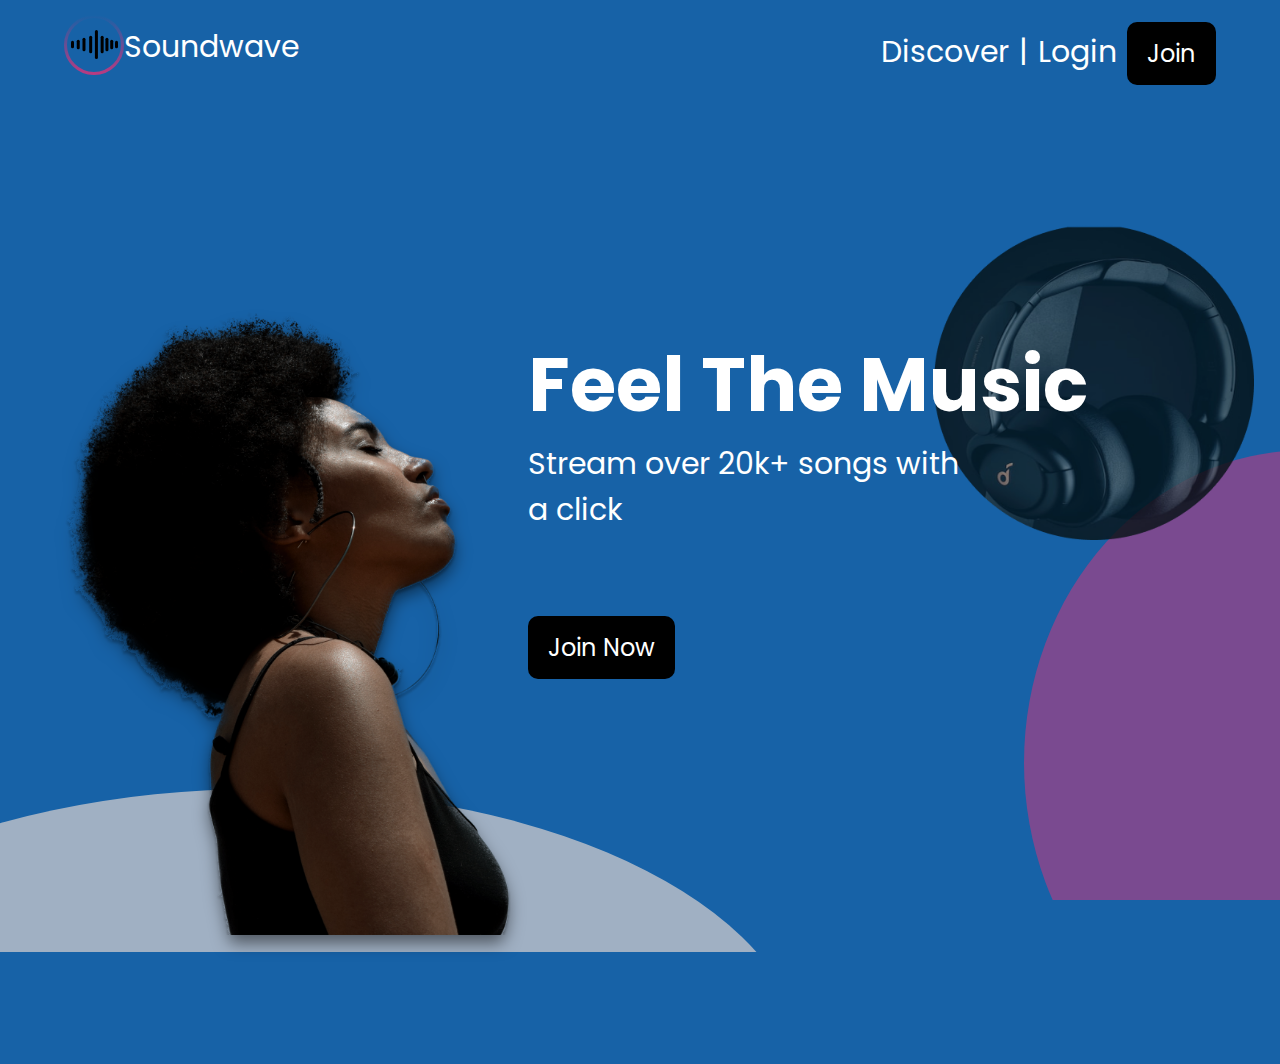
==== commit b7a53800: "Change form color" ====
--- a/index.html
+++ b/index.html
@@ -47,14 +47,25 @@
     <section class="signin" id="login__Bar">
         <div class="signin__container">
             <form action="" method="get">
-                <label for="username">Username:</label><br>
-                <input type="email/username" name="email/username" id="userId" placeholder="email or username"><br><br>
-                <label for="password">Password:</label><br>
-                <input type="password" name="password" id="userKey" placeholder="********"><br>
+                <div class="input-control">
+                    <label for="username">Username</label>
+                    <input id="username" name="username" type="text">
+                    <div class="error"></div>
+                </div>
+                <div class="input-control">
+                    <label for="email">Email</label>
+                    <input id="email" name="email" type="text">
+                    <div class="error"></div>
+                </div>
+                <div class="input-control">
+                    <label for="password">Password</label>
+                    <input id="password"name="password" type="password">
+                    <div class="error"></div>
+                </div>
                 <div class="signin__link">
-                    <a href="">Join Now</a>
+                    <a href="./join.html">Join Now</a>
                     <a href="">Forget Password?</a>
-                </div><br><br>
+                </div><br>
                 <input type="submit" value="Login">
             </form>
         </div>
--- a/css/main.css
+++ b/css/main.css
@@ -5,6 +5,7 @@
   --main_color: #0a80ef ;
   --tertiary_color: #000000;
   --minor_color: #BC3A80;
+  --form_color: #f2f2f2;
 }
 
 @-webkit-keyframes mobileMenu {
@@ -414,46 +415,77 @@
     color: var(--minor_color);
   }
   .join__form {
+    margin-top: 5%;
+    background-color: var(--form_color);
+    width: 60%;
+    height: 70%;
+    padding: 4%;
+    border-radius: 15px;
+    border: none;
+  }
+  .join__form .input-control {
+    display: flex;
+    flex-direction: column;
+  }
+  .join__form .input-control label {
+    font-size: 20px;
+  }
+  .join__form .input-control input {
+    border: 2px solid #f0f0f0;
+    border-radius: 10px;
+    display: block;
+    font-size: 20px;
+    padding: 10px;
+    width: 100%;
+  }
+  .join__form .input-control input:focus {
+    outline: 0%;
+  }
+  .join__form .input-control.success input {
+    border-color: #09c372;
+  }
+  .join__form .input-control.error input {
+    border-color: #ff3860;
+  }
+  .join__form .input-control.error {
+    color: #ff3860;
+    font-size: 9px;
+    height: 13px;
+  }
+  .join__form input[type=submit] {
+    padding: 10px;
+    margin-top: 10px;
+    width: 100%;
+    color: var(--primary_color);
+    background-color: var(--main_color);
+    border: none;
+    border-radius: 10px;
+  }
+  .join__form .footnote {
     margin-top: 10%;
-    background-color: var(--tertiary_color);
-    width: 60%;
-    height: 60%;
-    color: var(--primary_color);
-    padding: 30px;
-  }
-  .join__form label {
-    font-size: 30px;
-  }
-  .join__form input {
-    font-size: 24px;
-    width: 100%;
-    padding: 10px;
-  }
-  .join__form input[type=submit] {
-    width: -webkit-fit-content;
-    width: -moz-fit-content;
-    width: fit-content;
-    padding: 15px;
-    font-size: 30px;
-    margin-left: 30%;
-    background-color: var(--background_color);
-    border-color: var(--background_color);
-    border-radius: 10px;
-  }
-  .join__form input[type=submit]:hover {
-    background-color: var(--tertiary_color);
+    font-size: 16px;
+    text-align: center;
+  }
+  .join__form .footnote a {
+    font-size: 16px;
+    color: var(--minor_color);
+  }
+  .join__form .link {
+    display: flex;
+    flex-direction: row;
+    justify-content: center;
+    align-items: center;
+    margin-top: 3%;
+  }
+  .join__form .link p {
+    font-size: 16px;
+  }
+  .join__form .link p span {
+    font-size: 16px;
     color: var(--main_color);
   }
-  .join__form .link {
-    display: flex;
-    flex-direction: row;
-    justify-content: space-between;
-    align-items: center;
-  }
-  .join__form .link a {
-    font-size: 20px;
-  }
-  .join__form .link a:hover {
+  .join__form .link p span:hover {
+    cursor: pointer;
     color: var(--minor_color);
     font-style: italic;
   }
@@ -502,7 +534,21 @@
   footer p span {
     font-size: 24px;
   }
+  .login__form {
+    display: none;
+    z-index: 2;
+    width: 30%;
+    height: 50%;
+    margin-top: 7%;
+    margin-left: 50%;
+  }
+  .login__form input[type=submit] {
+    margin-left: 40%;
+    cursor: pointer;
+  }
   .signin {
+    visibility: hidden;
+    display: flex;
     justify-content: center;
     align-items: center;
     position: absolute;
@@ -555,8 +601,23 @@
     color: var(--main_color);
     font-size: 20px;
   }
-  .show__signin {
-    display: block;
+  div.add-form {
+    display: block;
+  }
+  div.remove-form {
+    display: none;
+  }
+  section.show__signin {
+    visibility: visible;
+  }
+  section.add-blur {
+    display: block;
+    pointer-events: none;
+    filter: blur(50px) opacity(50%) contrast(50%);
+    -webkit-animation-name: mobileMenu;
+            animation-name: mobileMenu;
+    -webkit-animation-duration: 0.7s;
+            animation-duration: 0.7s;
   }
 }
 @media screen and (max-width: 869px) {
@@ -726,7 +787,7 @@
   }
   .join__container {
     display: block;
-    margin-top: 10%;
+    margin-top: 5%;
   }
   .join__text {
     margin: 5%;
@@ -738,59 +799,90 @@
     font-size: 50px;
     color: var(--minor_color);
   }
+  .join__footer {
+    margin-top: 20%;
+  }
   .join__form {
     display: flex;
     justify-content: center;
     align-items: center;
+    margin: 10%;
     width: 80%;
     margin: 10%;
     margin-bottom: -2%;
-    background-color: var(--background_color);
-    border: var(--tertiary_color);
+    border: none;
     border-radius: 10px;
-    filter: drop-shadow(0px 8px 8px var(--tertiary_color));
-  }
-  .join__footer {
-    margin-top: 20%;
+    background-color: var(--form_color);
+  }
+  .join__form .input-control {
+    display: flex;
+    flex-direction: column;
+  }
+  .join__form .input-control label {
+    font-size: 20px;
+  }
+  .join__form .input-control input {
+    border: 2px solid #f0f0f0;
+    border-radius: 10px;
+    display: block;
+    font-size: 20px;
+    padding: 10px;
+    width: 100%;
+  }
+  .join__form .input-control input:focus {
+    outline: 0%;
+  }
+  .join__form .input-control.success input {
+    border-color: #09c372;
+  }
+  .join__form .input-control.error input {
+    border-color: #ff3860;
+  }
+  .join__form .input-control.error {
+    color: #ff3860;
+    font-size: 9px;
+    height: 13px;
+  }
+  .join__form input[type=submit] {
+    padding: 10px;
+    margin-top: 10px;
+    width: 100%;
+    color: var(--primary_color);
+    background-color: var(--main_color);
+    border: none;
+    border-radius: 10px;
+  }
+  .join__form .footnote {
+    margin-top: 10%;
+    font-size: 16px;
+    text-align: center;
+  }
+  .join__form .footnote a {
+    font-size: 16px;
+    color: var(--minor_color);
+  }
+  .join__form .link {
+    display: flex;
+    flex-direction: row;
+    justify-content: center;
+    align-items: center;
+    margin-top: 3%;
+  }
+  .join__form .link p {
+    font-size: 16px;
+  }
+  .join__form .link p span {
+    font-size: 16px;
+    color: var(--main_color);
+  }
+  .join__form .link p span:hover {
+    cursor: pointer;
+    color: var(--minor_color);
+    font-style: italic;
   }
   .join form {
-    margin: 10%;
     width: 100%;
-  }
-  .join form label {
-    font-size: 24px;
-  }
-  .join form input {
-    color: var(--tertiary_color);
-    width: 100%;
-    height: 10%;
-    padding: 5px;
-    font-size: 24px;
-    background-color: var(--background_color);
-    border-color: var(--primary_color);
-    border-style: solid;
-    border-radius: 10px;
-  }
-  .join form .link {
-    display: flex;
-    flex-direction: row;
-    justify-content: space-between;
-    align-items: center;
-  }
-  .join form .link a {
-    color: var(--tertiary_color);
-    font-size: 20px;
-    font-style: italic;
-  }
-  .join form .link a:active {
-    color: var(--minor_color);
-  }
-  .join form input[type=submit] {
-    width: 30%;
-    margin-left: 35%;
-    background-color: var(--tertiary_color);
-    color: var(--primary_color);
-    border: none;
+    margin: 5%;
   }
   footer {
     display: block;
@@ -1043,13 +1135,12 @@
   .join {
     display: block;
     width: 100vw;
-    color: var(--primary_color);
     background: linear-gradient(180deg, #1762A7 31.85%, rgb(0, 0, 0) 90.01%);
   }
   .join__container {
     display: flex;
     flex-direction: column;
-    margin-top: 10%;
+    margin-top: 3%;
   }
   .join__text {
     margin: 5%;
@@ -1062,49 +1153,79 @@
     color: var(--minor_color);
   }
   .join__form {
-    background-color: var(--background_color);
-    border: var(--tertiary_color);
+    margin-top: 5%;
+    margin: 2%;
+    width: 95%;
+    background-color: var(--form_color);
+    border: none;
     border-radius: 10px;
-    filter: drop-shadow(0px 8px 8px var(--tertiary_color));
-  }
-  .join form {
-    margin: 5%;
-    width: 90vw;
-  }
-  .join form label {
-    font-size: 24px;
-  }
-  .join form input {
     color: var(--tertiary_color);
+  }
+  .join__form .input-control {
+    display: flex;
+    flex-direction: column;
+  }
+  .join__form .input-control label {
+    font-size: 20px;
+  }
+  .join__form .input-control input {
+    border: 2px solid #f0f0f0;
+    border-radius: 10px;
+    display: block;
+    font-size: 20px;
+    padding: 10px;
     width: 100%;
-    height: 10%;
-    padding: 5px;
-    font-size: 24px;
-    background-color: var(--background_color);
-    border-color: var(--primary_color);
-    border-style: solid;
+  }
+  .join__form .input-control input:focus {
+    outline: 0%;
+  }
+  .join__form .input-control.success input {
+    border-color: #09c372;
+  }
+  .join__form .input-control.error input {
+    border-color: #ff3860;
+  }
+  .join__form .input-control.error {
+    color: #ff3860;
+    font-size: 9px;
+    height: 13px;
+  }
+  .join__form input[type=submit] {
+    padding: 10px;
+    margin-top: 10px;
+    width: 100%;
+    color: var(--primary_color);
+    background-color: var(--main_color);
+    border: none;
     border-radius: 10px;
   }
-  .join form .link {
-    display: flex;
-    flex-direction: row;
-    justify-content: space-between;
-    align-items: center;
-  }
-  .join form .link a {
-    color: var(--tertiary_color);
-    font-size: 20px;
+  .join__form .footnote {
+    margin-top: 10%;
+    font-size: 16px;
+    text-align: center;
+  }
+  .join__form .footnote a {
+    font-size: 16px;
+    color: var(--minor_color);
+  }
+  .join__form .link {
+    display: flex;
+    flex-direction: row;
+    justify-content: center;
+    align-items: center;
+    margin-top: 3%;
+  }
+  .join__form .link p {
+    font-size: 16px;
+  }
+  .join__form .link p span {
+    font-size: 16px;
+    color: var(--main_color);
+  }
+  .join__form .link p span:hover {
+    cursor: pointer;
+    color: var(--minor_color);
     font-style: italic;
-  }
-  .join form .link a:hover {
-    color: var(--minor_color);
-  }
-  .join form input[type=submit] {
-    width: 50%;
-    margin-left: 25%;
-    background-color: var(--tertiary_color);
-    color: var(--primary_color);
-    border: none;
   }
   footer {
     display: block;
@@ -1219,10 +1340,14 @@
     font-style: italic;
   }
   .discover__imgGrid {
+    display: flex;
     margin: 5%;
     width: 100vw;
+    justify-content: center;
+    align-items: center;
   }
   .discover__imgGrid img {
     width: 80%;
+    margin-right: 20%;
   }
 }/*# sourceMappingURL=main.css.map */